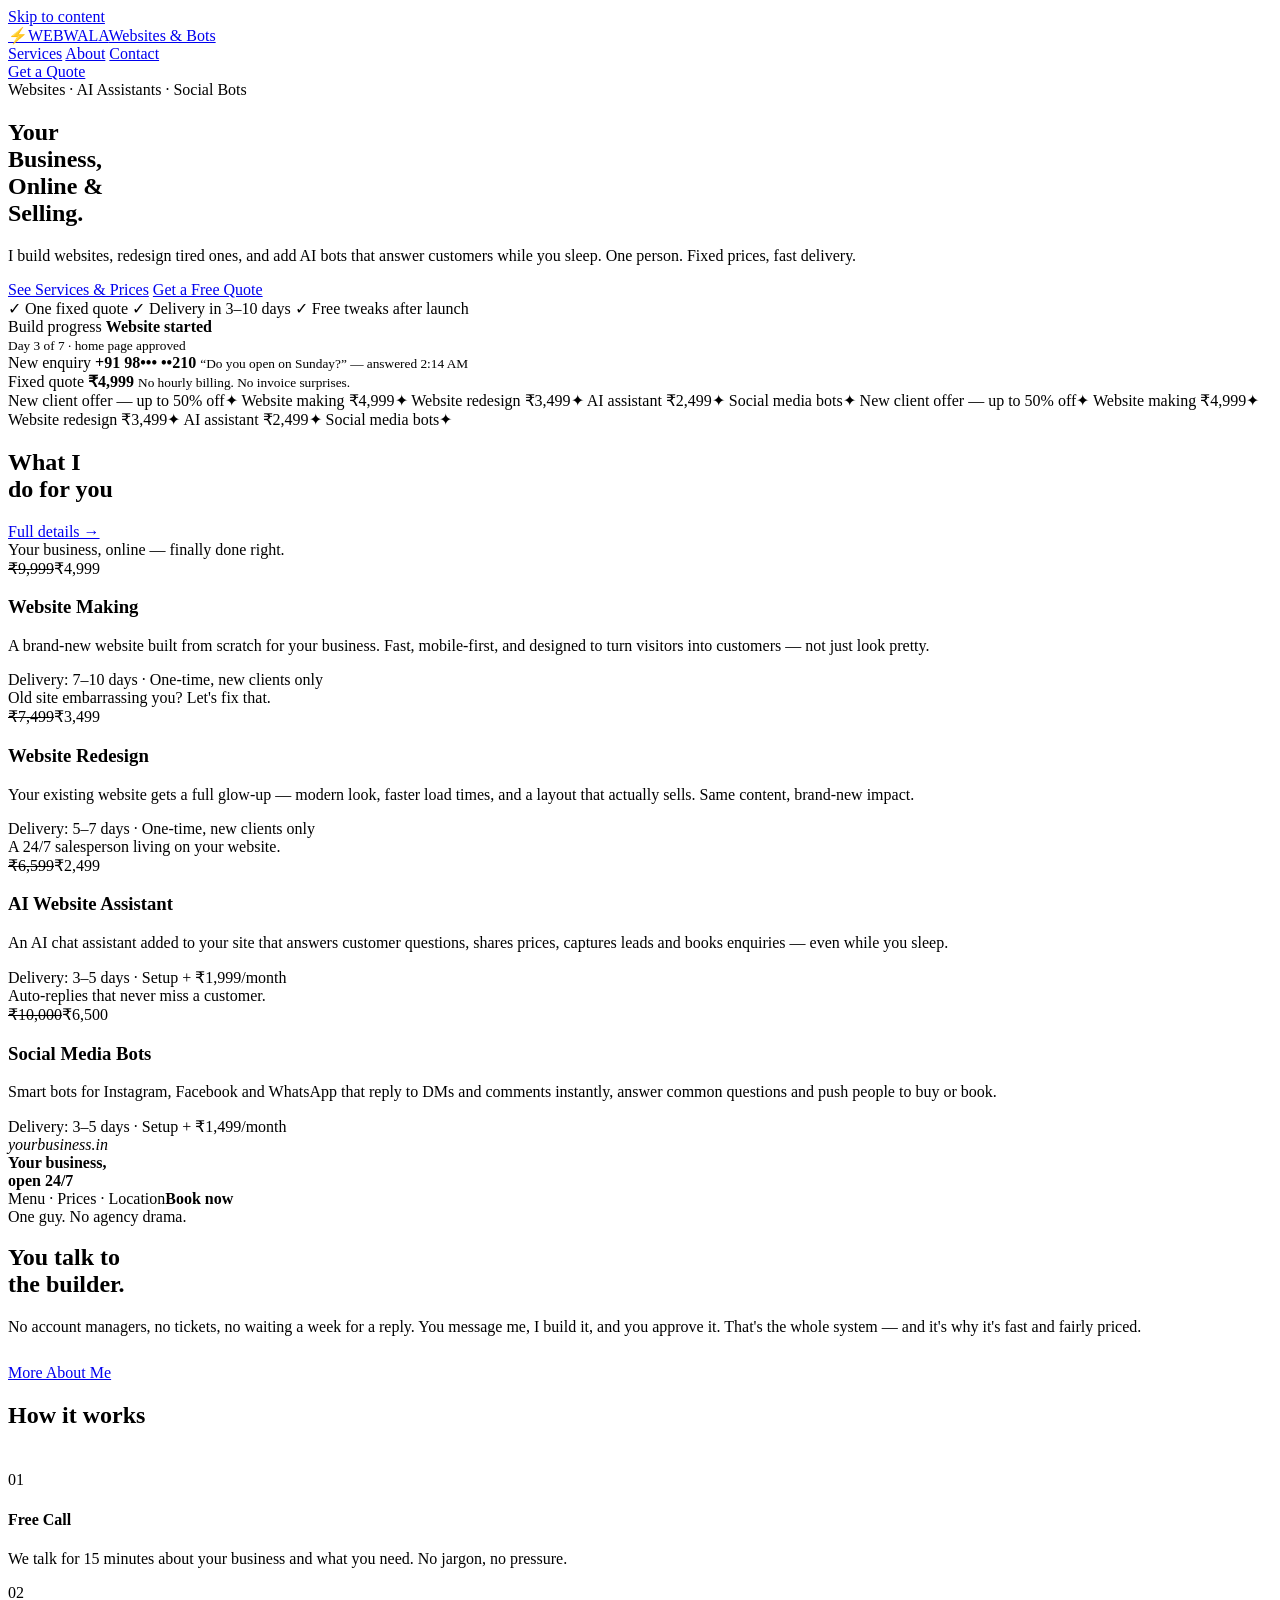
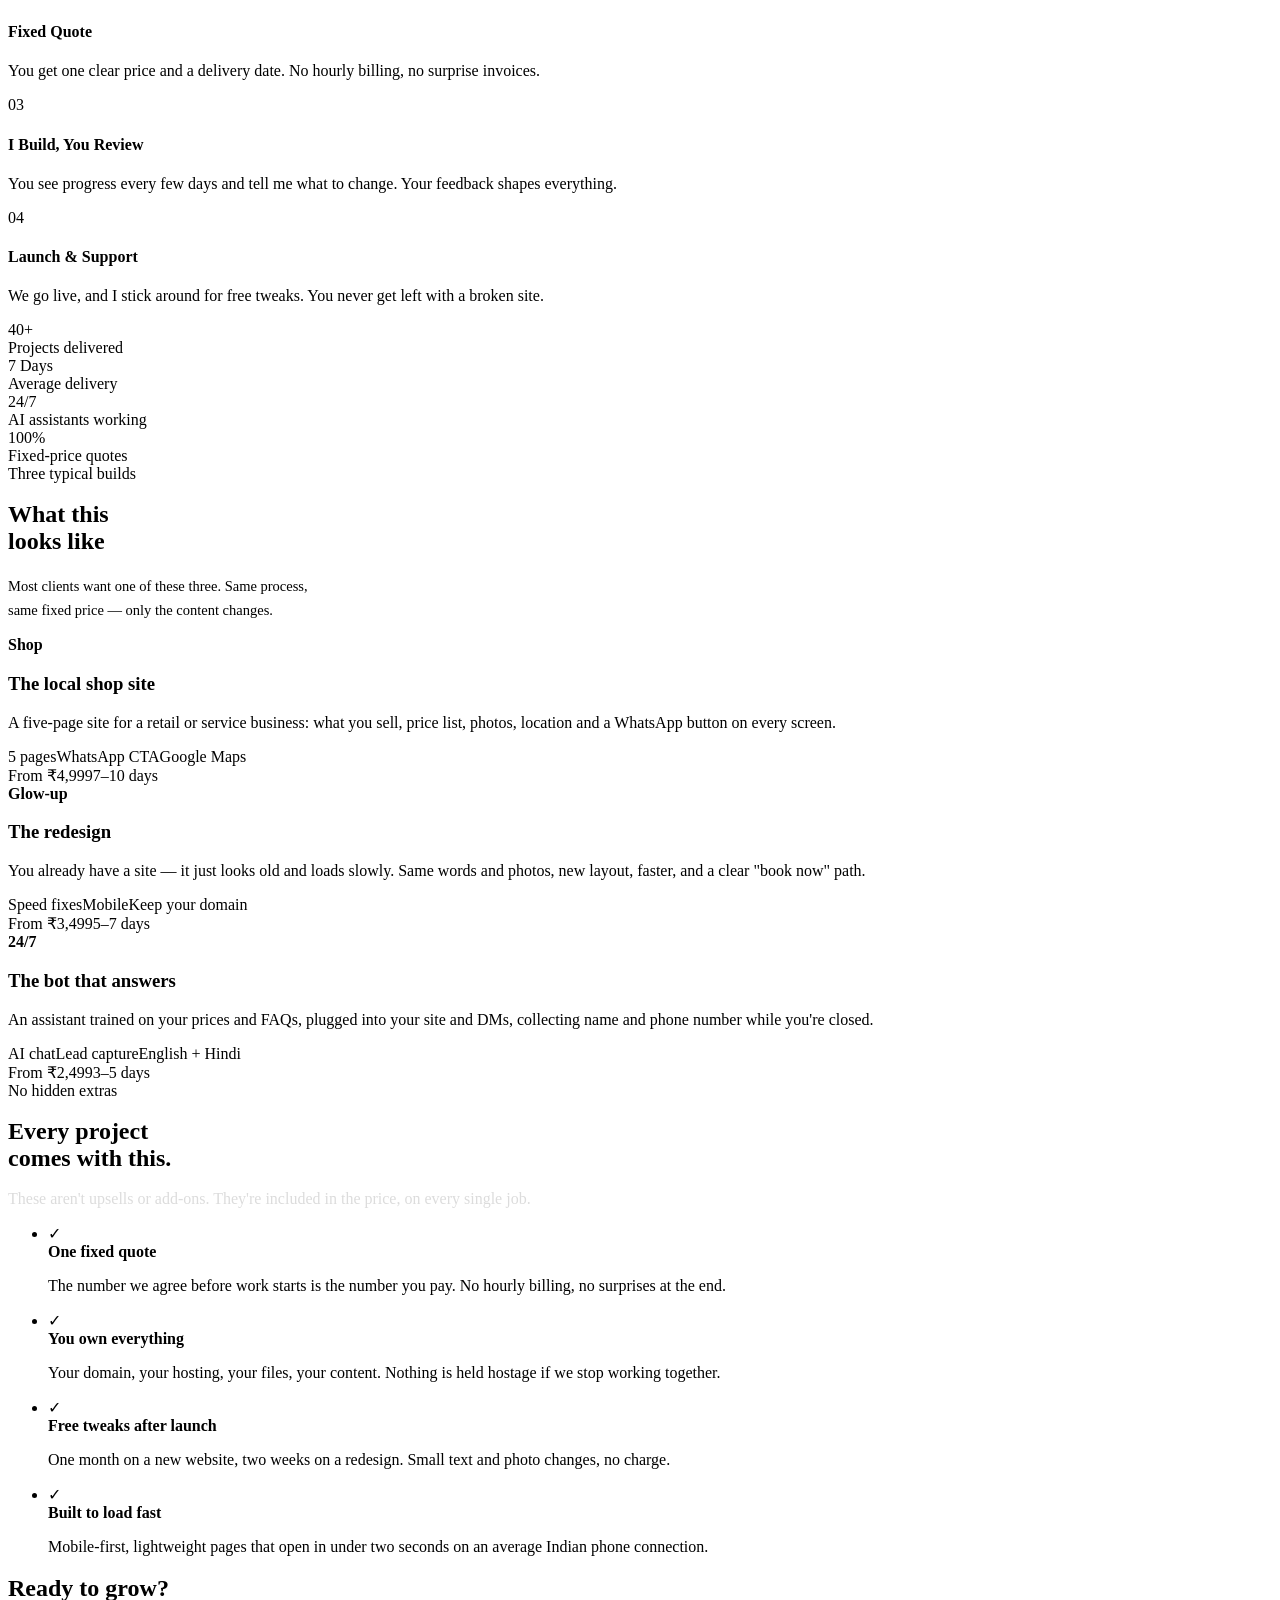
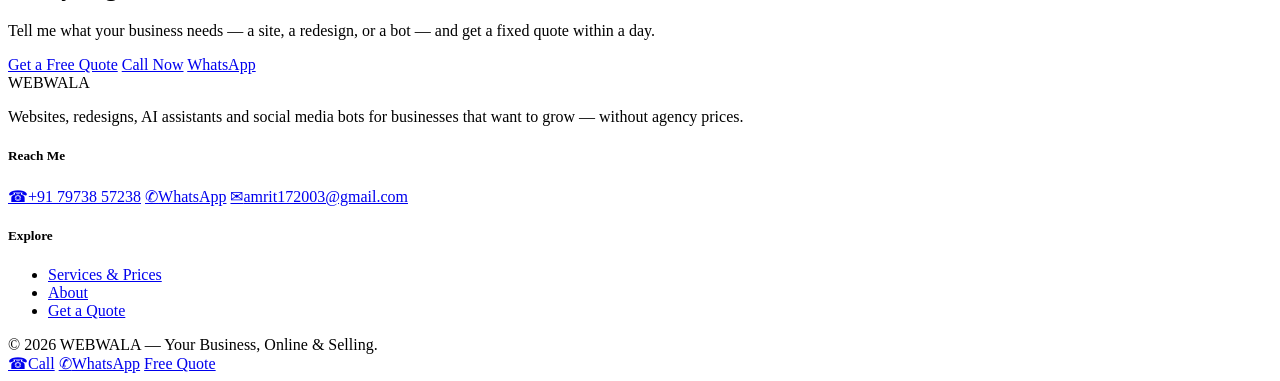
==== index.html @ 738541e0 "Add WEBWALA home page" ====
<!DOCTYPE html>
<html lang="en">
<head>
<meta charset="UTF-8">
<meta name="viewport" content="width=device-width, initial-scale=1.0">
<title>WEBWALA — Websites, AI Assistants &amp; Social Bots for Small Business</title>
<meta name="description" content="Freelance web developer building fast, mobile-first websites, redesigns, AI chat assistants and social media bots for small businesses. Fixed prices from ₹2,499, delivery in 3–10 days.">
<meta name="theme-color" content="#FC5A21">
<meta property="og:type" content="website">
<meta property="og:title" content="WEBWALA — Your Business, Online &amp; Selling">
<meta property="og:description" content="Websites from ₹4,999, redesigns from ₹3,499, AI assistants from ₹2,499. One developer, fixed prices, fast delivery.">
<meta property="og:image" content="assets/og.png">
<link rel="icon" href="assets/favicon.svg" type="image/svg+xml">
<link rel="stylesheet" href="styles.css">
<script type="application/ld+json">
{
  "@context": "https://schema.org",
  "@type": "ProfessionalService",
  "name": "WEBWALA",
  "description": "Freelance web developer building websites, redesigns, AI chat assistants and social media bots for small businesses.",
  "telephone": "+91-79738-57238",
  "email": "amrit172003@gmail.com",
  "priceRange": "₹2,499 - ₹6,500",
  "areaServed": "India"
}
</script>
</head>
<body>
<a class="skip" href="#main">Skip to content</a>

<header class="header">
  <div class="header-inner">
    <a href="index.html" class="logo" aria-label="WEBWALA home"><span class="dot" aria-hidden="true">⚡</span><span class="word">WEBWALA</span><span class="pill">Websites &amp; Bots</span></a>
    <nav class="nav" aria-label="Main">
      <a href="services.html">Services</a>
      <a href="about.html">About</a>
      <a href="contact.html">Contact</a>
    </nav>
    <a href="contact.html" class="btn btn-orange btn-sm header-cta">Get a Quote</a>
  </div>
</header>

<main id="main">

<section class="hero orange">
  <div class="wrap hero-grid">
    <div>
      <span class="eyebrow">Websites · AI Assistants · Social Bots</span>
      <h1 class="display">Your<br>Business,<br>Online &amp;<br>Selling.</h1>
      <p>I build websites, redesign tired ones, and add AI bots that answer customers while you sleep. One person. Fixed prices, fast delivery.</p>
      <div class="actions">
        <a href="services.html" class="btn btn-black">See Services &amp; Prices</a>
        <a href="contact.html" class="btn btn-yellow">Get a Free Quote</a>
      </div>
      <div class="hero-trust">
        <span><span class="tick">✓</span> One fixed quote</span>
        <span><span class="tick">✓</span> Delivery in 3–10 days</span>
        <span><span class="tick">✓</span> Free tweaks after launch</span>
      </div>
    </div>
    <div class="scene" aria-hidden="true">
      <div class="scene-inner">
        <div class="float-card fc-1" data-depth="1">
          <span class="fc-kicker">Build progress</span>
          <strong>Website started</strong>
          <div class="fc-meter"><i style="width:72%"></i></div>
          <small>Day 3 of 7 · home page approved</small>
        </div>
        <div class="float-card dark fc-2" data-depth="1.7">
          <span class="fc-kicker">New enquiry</span>
          <strong>+91 98••• ••210</strong>
          <small>“Do you open on Sunday?” — answered 2:14 AM</small>
        </div>
        <div class="float-card yellow fc-3" data-depth="0.7">
          <span class="fc-kicker">Fixed quote</span>
          <strong>₹4,999</strong>
          <small>No hourly billing. No invoice surprises.</small>
        </div>
      </div>
    </div>
  </div>
</section>

<div class="marquee" aria-hidden="true">
  <div class="marquee-track">
    <span>New client offer — up to 50% off</span><span class="star">✦</span>
    <span>Website making ₹4,999</span><span class="star">✦</span>
    <span>Website redesign ₹3,499</span><span class="star">✦</span>
    <span>AI assistant ₹2,499</span><span class="star">✦</span>
    <span>Social media bots</span><span class="star">✦</span>
    <span>New client offer — up to 50% off</span><span class="star">✦</span>
    <span>Website making ₹4,999</span><span class="star">✦</span>
    <span>Website redesign ₹3,499</span><span class="star">✦</span>
    <span>AI assistant ₹2,499</span><span class="star">✦</span>
    <span>Social media bots</span><span class="star">✦</span>
  </div>
</div>

<section class="section white">
  <div class="wrap">
    <div class="section-head reveal">
      <h2 class="display">What I<br>do for you</h2>
      <a href="services.html" class="btn btn-orange btn-sm">Full details →</a>
    </div>

    <div class="cards">
      <article class="card white reveal" data-tilt="6">
        <div class="card-top">
          <div class="kicker">Your business, online — finally done right.</div>
          <span class="price-tag"><s>₹9,999</s>₹4,999</span>
        </div>
        <h3>Website Making</h3>
        <p>A brand-new website built from scratch for your business. Fast, mobile-first, and designed to turn visitors into customers — not just look pretty.</p>
        <div class="meta">Delivery: 7–10 days · One-time, new clients only</div>
      </article>

      <article class="card yellow reveal" data-tilt="6">
        <div class="card-top">
          <div class="kicker">Old site embarrassing you? Let's fix that.</div>
          <span class="price-tag"><s>₹7,499</s>₹3,499</span>
        </div>
        <h3>Website Redesign</h3>
        <p>Your existing website gets a full glow-up — modern look, faster load times, and a layout that actually sells. Same content, brand-new impact.</p>
        <div class="meta">Delivery: 5–7 days · One-time, new clients only</div>
      </article>

      <article class="card orange reveal" data-tilt="6">
        <div class="card-top">
          <div class="kicker">A 24/7 salesperson living on your website.</div>
          <span class="price-tag"><s>₹6,599</s>₹2,499</span>
        </div>
        <h3>AI Website Assistant</h3>
        <p>An AI chat assistant added to your site that answers customer questions, shares prices, captures leads and books enquiries — even while you sleep.</p>
        <div class="meta">Delivery: 3–5 days · Setup + ₹1,999/month</div>
      </article>

      <article class="card white reveal" data-tilt="6">
        <div class="card-top">
          <div class="kicker">Auto-replies that never miss a customer.</div>
          <span class="price-tag"><s>₹10,000</s>₹6,500</span>
        </div>
        <h3>Social Media Bots</h3>
        <p>Smart bots for Instagram, Facebook and WhatsApp that reply to DMs and comments instantly, answer common questions and push people to buy or book.</p>
        <div class="meta">Delivery: 3–5 days · Setup + ₹1,499/month</div>
      </article>
    </div>
  </div>
</section>

<section class="section black">
  <div class="wrap split">
    <div class="browser-mock" data-tilt="8" role="img" aria-label="Stylised preview of a website built by WEBWALA">
      <div class="bm-bar"><span></span><span></span><span></span><em>yourbusiness.in</em></div>
      <div class="bm-body">
        <div class="bm-hero">
          <b>Your business,<br>open 24/7</b>
          <i></i>
          <i></i>
        </div>
        <div class="bm-cols"><span></span><span></span><span></span></div>
        <div class="bm-strip"><span>Menu · Prices · Location</span><b>Book now</b></div>
      </div>
    </div>
    <div class="reveal">
      <span class="eyebrow">One guy. No agency drama.</span>
      <h2 class="display" style="margin:18px 0 20px">You talk to<br>the <span class="accent">builder.</span></h2>
      <p class="lead">No account managers, no tickets, no waiting a week for a reply. You message me, I build it, and you approve it. That's the whole system — and it's why it's fast and fairly priced.</p>
      <div class="actions" style="margin-top:28px">
        <a href="about.html" class="btn btn-orange">More About Me</a>
      </div>
    </div>
  </div>
</section>

<section class="section yellow">
  <div class="wrap">
    <h2 class="display reveal" style="margin-bottom:42px">How it works</h2>
    <div class="steps">
      <div class="step reveal"><div class="num">01</div><h4>Free Call</h4><p>We talk for 15 minutes about your business and what you need. No jargon, no pressure.</p></div>
      <div class="step reveal"><div class="num">02</div><h4>Fixed Quote</h4><p>You get one clear price and a delivery date. No hourly billing, no surprise invoices.</p></div>
      <div class="step reveal"><div class="num">03</div><h4>I Build, You Review</h4><p>You see progress every few days and tell me what to change. Your feedback shapes everything.</p></div>
      <div class="step reveal"><div class="num">04</div><h4>Launch &amp; Support</h4><p>We go live, and I stick around for free tweaks. You never get left with a broken site.</p></div>
    </div>
  </div>
</section>

<div class="stats">
  <div class="stat"><div class="big">40+</div><div class="lbl">Projects delivered</div></div>
  <div class="stat"><div class="big">7 Days</div><div class="lbl">Average delivery</div></div>
  <div class="stat"><div class="big">24/7</div><div class="lbl">AI assistants working</div></div>
  <div class="stat"><div class="big">100%</div><div class="lbl">Fixed-price quotes</div></div>
</div>

<!-- Typical builds: these describe the three kinds of project that come up most.
     Swap the examples for real client work as soon as you have it. -->
<section class="section white" id="work">
  <div class="wrap">
    <div class="section-head reveal">
      <div>
        <span class="eyebrow">Three typical builds</span>
        <h2 class="display" style="margin-top:18px">What this<br>looks like</h2>
      </div>
      <p style="max-width:330px;font-size:14.5px;font-weight:500;line-height:1.6">Most clients want one of these three. Same process, same fixed price — only the content changes.</p>
    </div>

    <div class="work-grid">
      <article class="work reveal" data-tilt="5">
        <div class="thumb"><b>Shop</b></div>
        <div class="body">
          <h3>The local shop site</h3>
          <p>A five-page site for a retail or service business: what you sell, price list, photos, location and a WhatsApp button on every screen.</p>
          <div class="tags"><span>5 pages</span><span>WhatsApp CTA</span><span>Google Maps</span></div>
          <div class="foot"><span>From ₹4,999</span><span>7–10 days</span></div>
        </div>
      </article>

      <article class="work reveal" data-tilt="5">
        <div class="thumb"><b>Glow-up</b></div>
        <div class="body">
          <h3>The redesign</h3>
          <p>You already have a site — it just looks old and loads slowly. Same words and photos, new layout, faster, and a clear "book now" path.</p>
          <div class="tags"><span>Speed fixes</span><span>Mobile</span><span>Keep your domain</span></div>
          <div class="foot"><span>From ₹3,499</span><span>5–7 days</span></div>
        </div>
      </article>

      <article class="work reveal" data-tilt="5">
        <div class="thumb"><b>24/7</b></div>
        <div class="body">
          <h3>The bot that answers</h3>
          <p>An assistant trained on your prices and FAQs, plugged into your site and DMs, collecting name and phone number while you're closed.</p>
          <div class="tags"><span>AI chat</span><span>Lead capture</span><span>English + Hindi</span></div>
          <div class="foot"><span>From ₹2,499</span><span>3–5 days</span></div>
        </div>
      </article>
    </div>
  </div>
</section>

<section class="section black">
  <div class="wrap included-grid">
    <div class="reveal">
      <span class="eyebrow">No hidden extras</span>
      <h2 class="display" style="margin:18px 0 18px">Every project<br>comes with <span class="accent">this.</span></h2>
      <p class="lead" style="color:#dcdcdc">These aren't upsells or add-ons. They're included in the price, on every single job.</p>
    </div>
    <ul class="perks">
      <li><span class="tick" aria-hidden="true">✓</span><div><strong>One fixed quote</strong><p>The number we agree before work starts is the number you pay. No hourly billing, no surprises at the end.</p></div></li>
      <li><span class="tick" aria-hidden="true">✓</span><div><strong>You own everything</strong><p>Your domain, your hosting, your files, your content. Nothing is held hostage if we stop working together.</p></div></li>
      <li><span class="tick" aria-hidden="true">✓</span><div><strong>Free tweaks after launch</strong><p>One month on a new website, two weeks on a redesign. Small text and photo changes, no charge.</p></div></li>
      <li><span class="tick" aria-hidden="true">✓</span><div><strong>Built to load fast</strong><p>Mobile-first, lightweight pages that open in under two seconds on an average Indian phone connection.</p></div></li>
    </ul>
  </div>
</section>

<section class="cta orange">
  <div class="wrap reveal">
    <h2 class="display">Ready to grow?</h2>
    <p>Tell me what your business needs — a site, a redesign, or a bot — and get a fixed quote within a day.</p>
    <div class="actions">
      <a href="contact.html" class="btn btn-black">Get a Free Quote</a>
      <a href="tel:+917973857238" class="btn btn-yellow">Call Now</a>
      <a href="https://wa.me/917973857238?text=Hi%20Webwala%2C%20I%27d%20like%20a%20quote%20for%20my%20business." target="_blank" rel="noopener" class="btn btn-yellow">WhatsApp</a>
    </div>
  </div>
</section>

</main>

<footer class="footer">
  <div class="wrap">
    <div class="footer-grid">
      <div>
        <div class="word">WEBWALA</div>
        <p class="tag">Websites, redesigns, AI assistants and social media bots for businesses that want to grow — without agency prices.</p>
      </div>
      <div>
        <h5>Reach Me</h5>
        <div class="reach">
          <a href="tel:+917973857238"><span class="ic" aria-hidden="true">☎</span>+91 79738 57238</a>
          <a href="https://wa.me/917973857238" target="_blank" rel="noopener"><span class="ic" aria-hidden="true">✆</span>WhatsApp</a>
          <a href="https://mail.google.com/mail/?view=cm&amp;fs=1&amp;to=amrit172003@gmail.com&amp;su=Website%20enquiry&amp;body=Hi%20Amrit%2C%0A%0AI%27d%20like%20a%20quote%20for%20my%20business.%0A%0ABusiness%20name%3A%0AService%20needed%3A%0ADeadline%3A" target="_blank" rel="noopener"><span class="ic" aria-hidden="true">✉</span>amrit172003@gmail.com</a>
        </div>
      </div>
      <div>
        <h5>Explore</h5>
        <ul>
          <li><a href="services.html">Services &amp; Prices</a></li>
          <li><a href="about.html">About</a></li>
          <li><a href="contact.html">Get a Quote</a></li>
        </ul>
      </div>
    </div>
    <div class="footer-bottom">© 2026 WEBWALA — Your Business, Online &amp; Selling.</div>
  </div>
</footer>

<nav class="mobile-bar" aria-label="Quick contact">
  <a href="tel:+917973857238"><span aria-hidden="true">☎</span>Call</a>
  <a class="mb-wa" href="https://wa.me/917973857238?text=Hi%20Webwala%2C%20I%27d%20like%20a%20quote%20for%20my%20business." target="_blank" rel="noopener"><span aria-hidden="true">✆</span>WhatsApp</a>
  <a class="mb-quote" href="contact.html">Free Quote</a>
</nav>

<script src="script.js" defer></script>
</body>
</html>
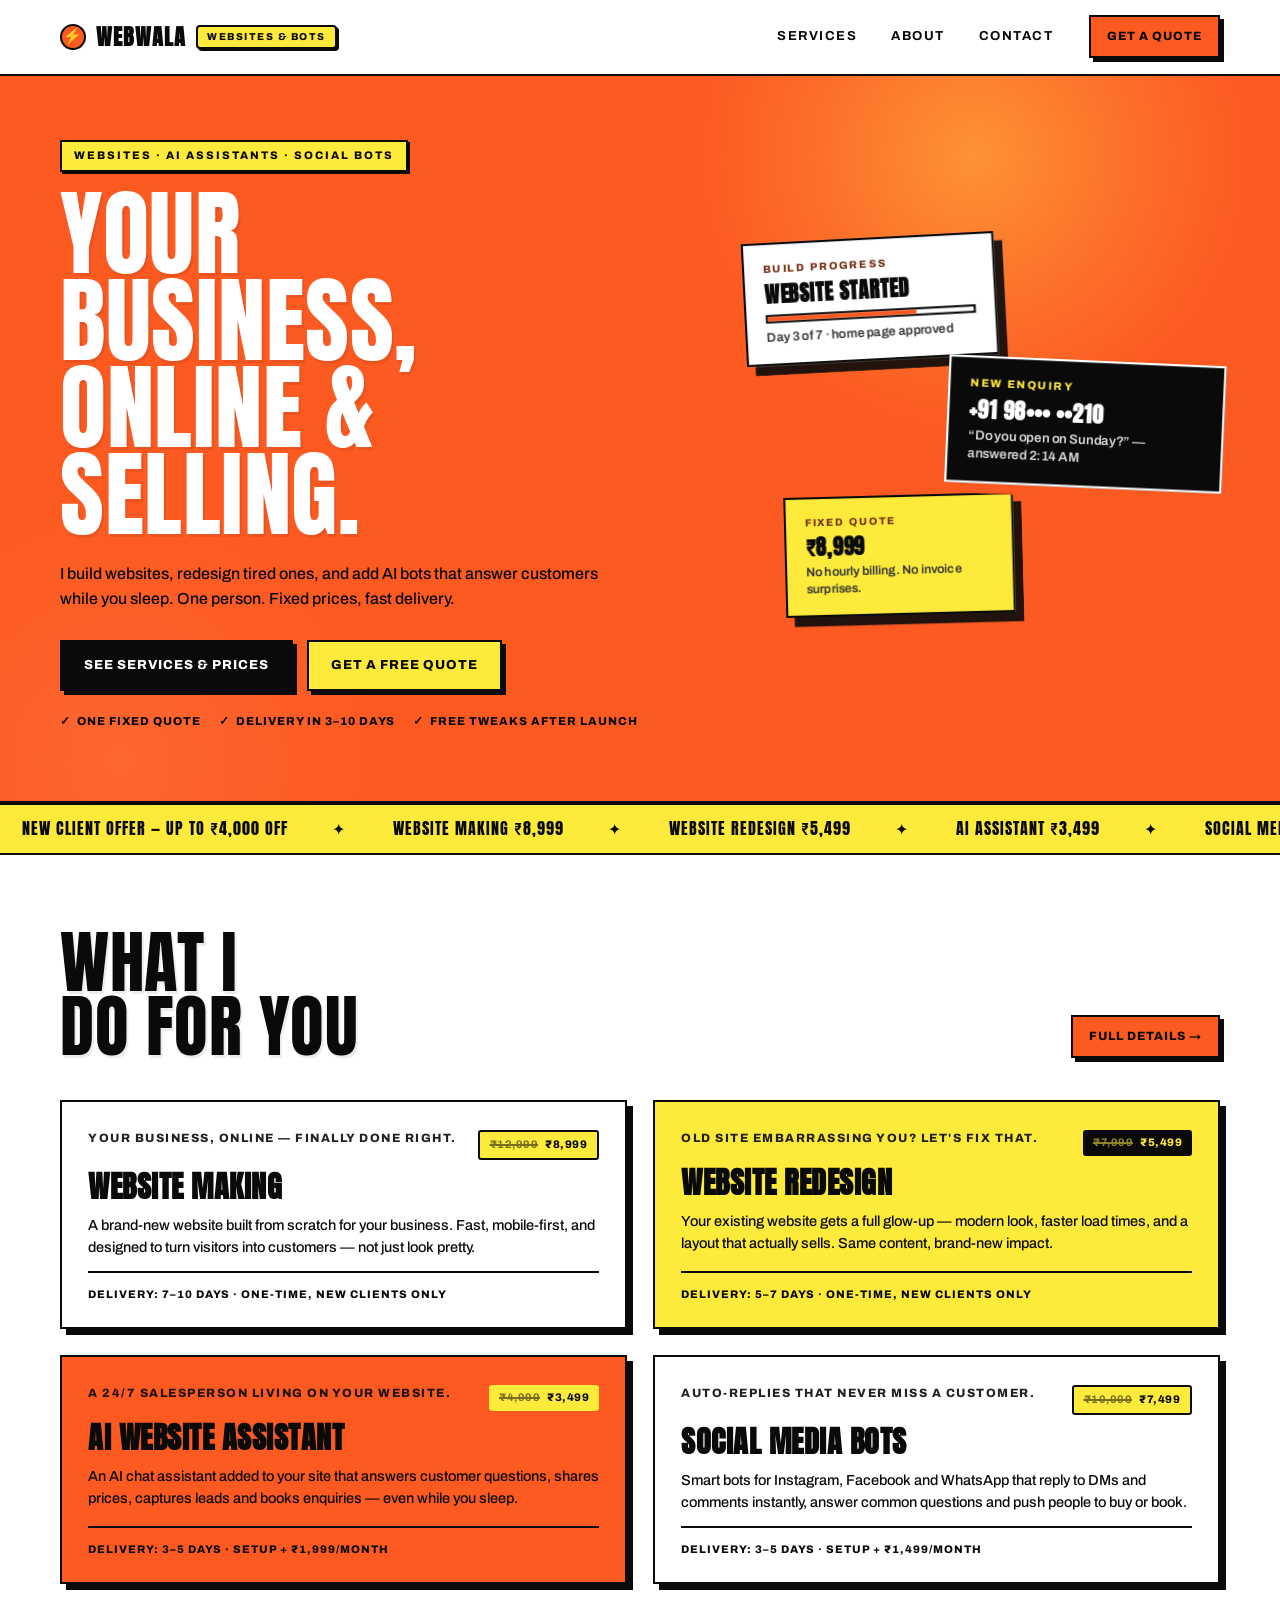
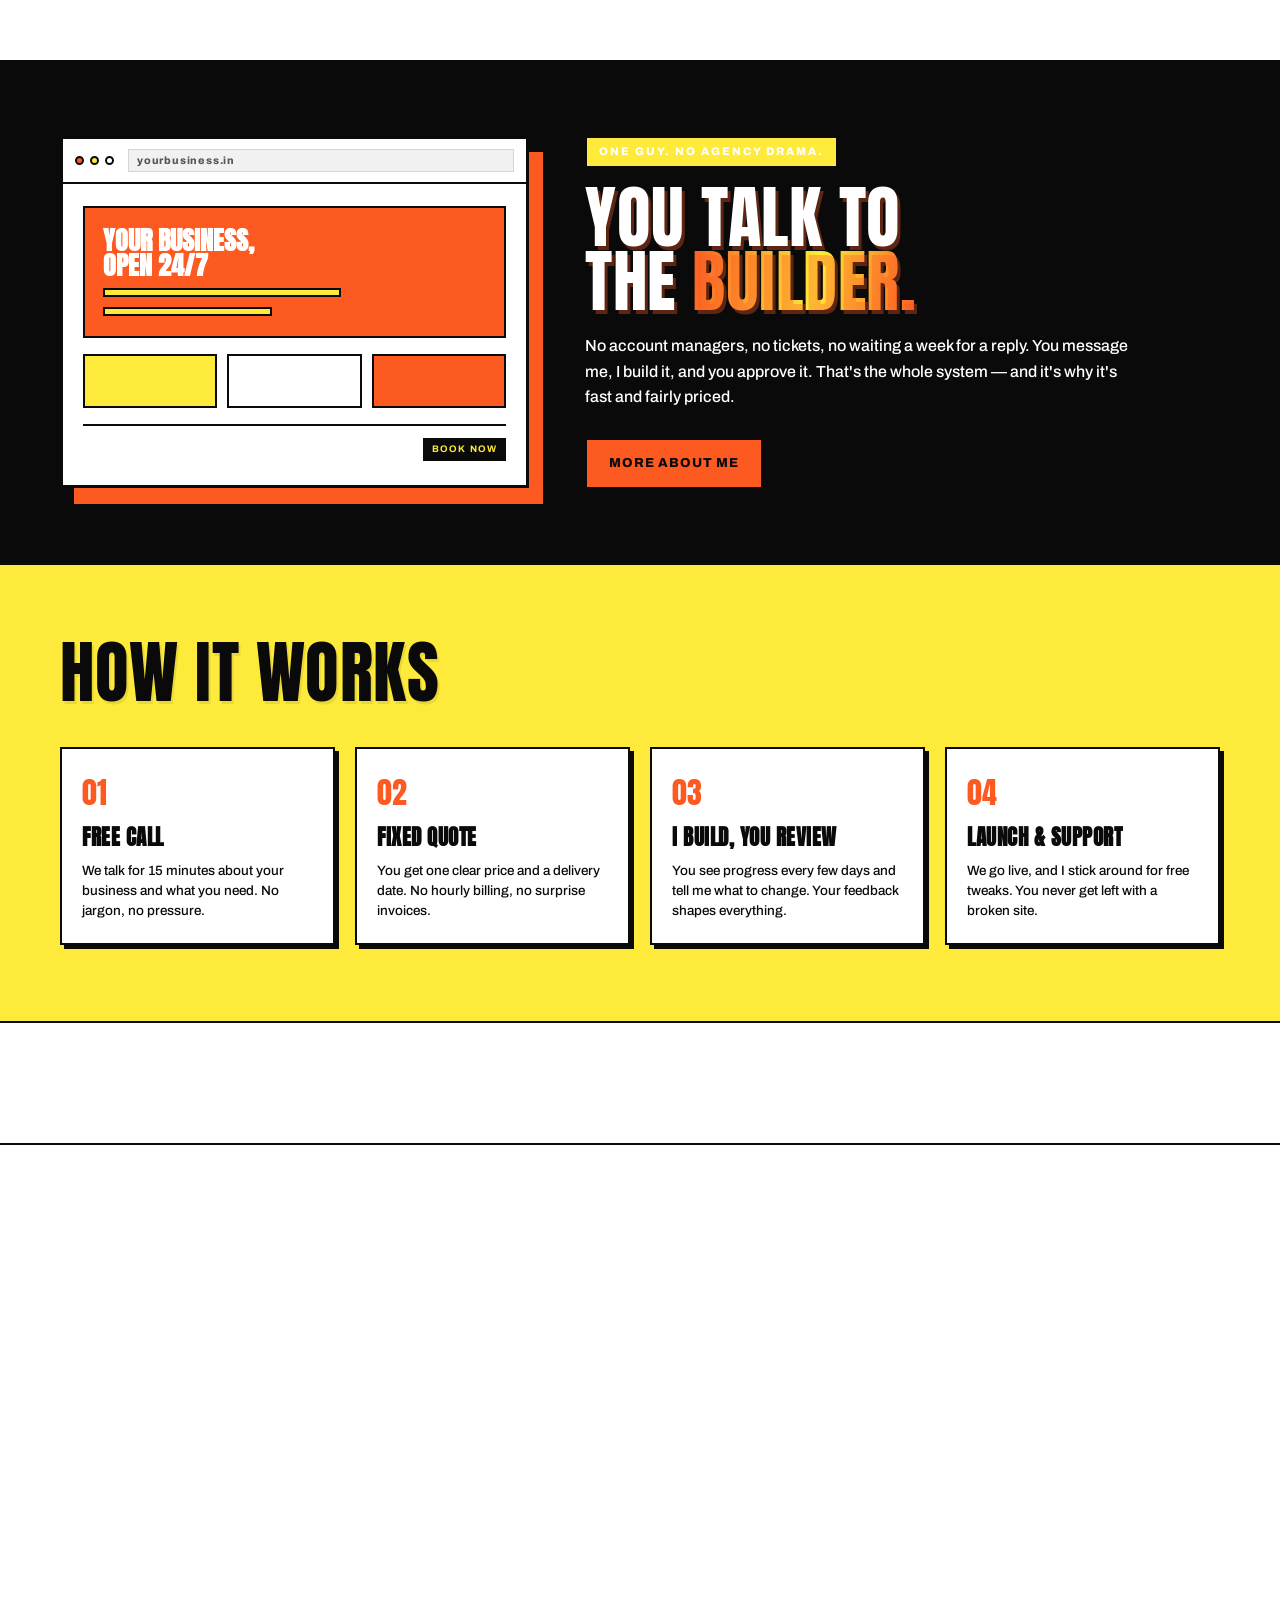
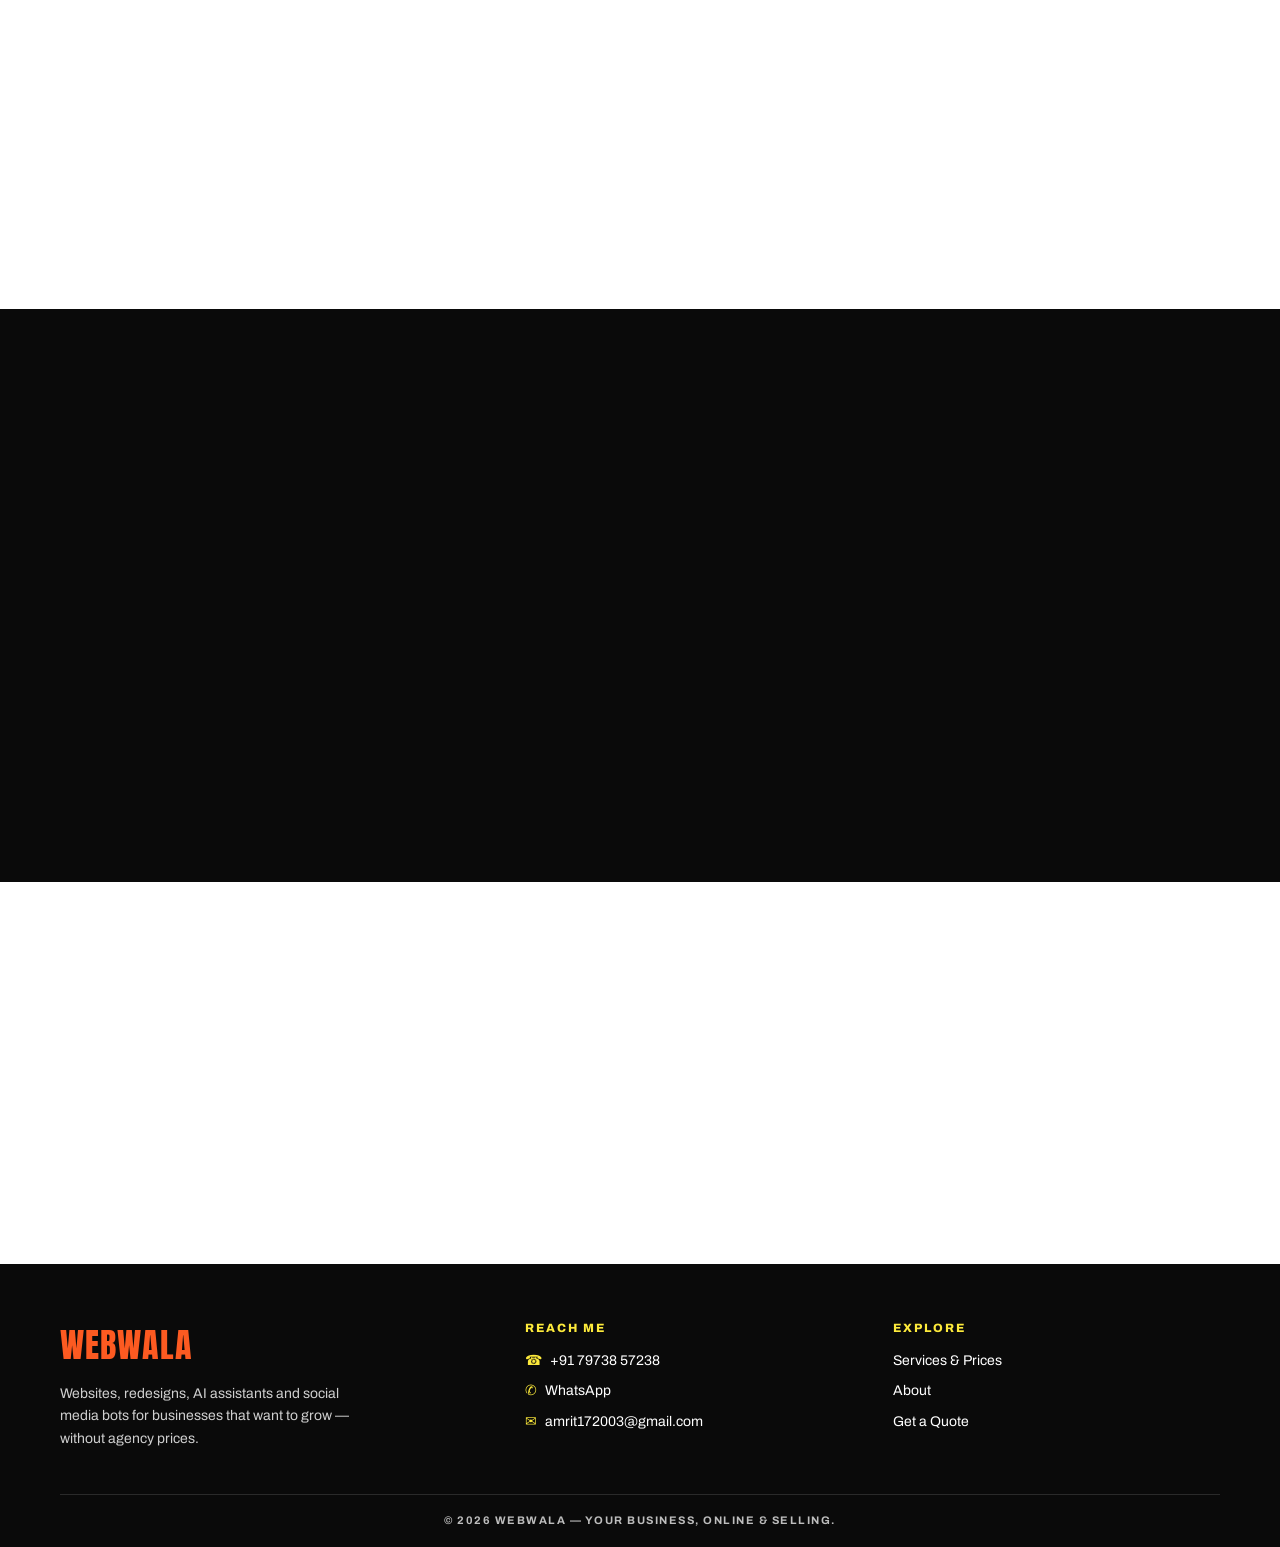
==== commit df3c7d7e: "Update all prices to the new client offer rates" ====
--- a/index.html
+++ b/index.html
@@ -4,11 +4,11 @@
 <meta charset="UTF-8">
 <meta name="viewport" content="width=device-width, initial-scale=1.0">
 <title>WEBWALA — Websites, AI Assistants &amp; Social Bots for Small Business</title>
-<meta name="description" content="Freelance web developer building fast, mobile-first websites, redesigns, AI chat assistants and social media bots for small businesses. Fixed prices from ₹2,499, delivery in 3–10 days.">
+<meta name="description" content="Freelance web developer building fast, mobile-first websites, redesigns, AI chat assistants and social media bots for small businesses. Fixed prices from ₹3,499, delivery in 3–10 days.">
 <meta name="theme-color" content="#FC5A21">
 <meta property="og:type" content="website">
 <meta property="og:title" content="WEBWALA — Your Business, Online &amp; Selling">
-<meta property="og:description" content="Websites from ₹4,999, redesigns from ₹3,499, AI assistants from ₹2,499. One developer, fixed prices, fast delivery.">
+<meta property="og:description" content="Websites from ₹8,999, redesigns from ₹5,499, AI assistants from ₹3,499. One developer, fixed prices, fast delivery.">
 <meta property="og:image" content="assets/og.png">
 <link rel="icon" href="assets/favicon.svg" type="image/svg+xml">
 <link rel="stylesheet" href="styles.css">
@@ -20,7 +20,7 @@
   "description": "Freelance web developer building websites, redesigns, AI chat assistants and social media bots for small businesses.",
   "telephone": "+91-79738-57238",
   "email": "amrit172003@gmail.com",
-  "priceRange": "₹2,499 - ₹6,500",
+  "priceRange": "₹3,499 - ₹8,999",
   "areaServed": "India"
 }
 </script>
@@ -73,7 +73,7 @@
         </div>
         <div class="float-card yellow fc-3" data-depth="0.7">
           <span class="fc-kicker">Fixed quote</span>
-          <strong>₹4,999</strong>
+          <strong>₹8,999</strong>
           <small>No hourly billing. No invoice surprises.</small>
         </div>
       </div>
@@ -83,15 +83,15 @@
 
 <div class="marquee" aria-hidden="true">
   <div class="marquee-track">
-    <span>New client offer — up to 50% off</span><span class="star">✦</span>
-    <span>Website making ₹4,999</span><span class="star">✦</span>
-    <span>Website redesign ₹3,499</span><span class="star">✦</span>
-    <span>AI assistant ₹2,499</span><span class="star">✦</span>
+    <span>New client offer — up to ₹4,000 off</span><span class="star">✦</span>
+    <span>Website making ₹8,999</span><span class="star">✦</span>
+    <span>Website redesign ₹5,499</span><span class="star">✦</span>
+    <span>AI assistant ₹3,499</span><span class="star">✦</span>
     <span>Social media bots</span><span class="star">✦</span>
-    <span>New client offer — up to 50% off</span><span class="star">✦</span>
-    <span>Website making ₹4,999</span><span class="star">✦</span>
-    <span>Website redesign ₹3,499</span><span class="star">✦</span>
-    <span>AI assistant ₹2,499</span><span class="star">✦</span>
+    <span>New client offer — up to ₹4,000 off</span><span class="star">✦</span>
+    <span>Website making ₹8,999</span><span class="star">✦</span>
+    <span>Website redesign ₹5,499</span><span class="star">✦</span>
+    <span>AI assistant ₹3,499</span><span class="star">✦</span>
     <span>Social media bots</span><span class="star">✦</span>
   </div>
 </div>
@@ -107,7 +107,7 @@
       <article class="card white reveal" data-tilt="6">
         <div class="card-top">
           <div class="kicker">Your business, online — finally done right.</div>
-          <span class="price-tag"><s>₹9,999</s>₹4,999</span>
+          <span class="price-tag"><s>₹12,999</s>₹8,999</span>
         </div>
         <h3>Website Making</h3>
         <p>A brand-new website built from scratch for your business. Fast, mobile-first, and designed to turn visitors into customers — not just look pretty.</p>
@@ -117,7 +117,7 @@
       <article class="card yellow reveal" data-tilt="6">
         <div class="card-top">
           <div class="kicker">Old site embarrassing you? Let's fix that.</div>
-          <span class="price-tag"><s>₹7,499</s>₹3,499</span>
+          <span class="price-tag"><s>₹7,999</s>₹5,499</span>
         </div>
         <h3>Website Redesign</h3>
         <p>Your existing website gets a full glow-up — modern look, faster load times, and a layout that actually sells. Same content, brand-new impact.</p>
@@ -127,7 +127,7 @@
       <article class="card orange reveal" data-tilt="6">
         <div class="card-top">
           <div class="kicker">A 24/7 salesperson living on your website.</div>
-          <span class="price-tag"><s>₹6,599</s>₹2,499</span>
+          <span class="price-tag"><s>₹4,999</s>₹3,499</span>
         </div>
         <h3>AI Website Assistant</h3>
         <p>An AI chat assistant added to your site that answers customer questions, shares prices, captures leads and books enquiries — even while you sleep.</p>
@@ -137,7 +137,7 @@
       <article class="card white reveal" data-tilt="6">
         <div class="card-top">
           <div class="kicker">Auto-replies that never miss a customer.</div>
-          <span class="price-tag"><s>₹10,000</s>₹6,500</span>
+          <span class="price-tag"><s>₹10,000</s>₹7,499</span>
         </div>
         <h3>Social Media Bots</h3>
         <p>Smart bots for Instagram, Facebook and WhatsApp that reply to DMs and comments instantly, answer common questions and push people to buy or book.</p>
@@ -210,7 +210,7 @@
           <h3>The local shop site</h3>
           <p>A five-page site for a retail or service business: what you sell, price list, photos, location and a WhatsApp button on every screen.</p>
           <div class="tags"><span>5 pages</span><span>WhatsApp CTA</span><span>Google Maps</span></div>
-          <div class="foot"><span>From ₹4,999</span><span>7–10 days</span></div>
+          <div class="foot"><span>From ₹8,999</span><span>7–10 days</span></div>
         </div>
       </article>
 
@@ -220,7 +220,7 @@
           <h3>The redesign</h3>
           <p>You already have a site — it just looks old and loads slowly. Same words and photos, new layout, faster, and a clear "book now" path.</p>
           <div class="tags"><span>Speed fixes</span><span>Mobile</span><span>Keep your domain</span></div>
-          <div class="foot"><span>From ₹3,499</span><span>5–7 days</span></div>
+          <div class="foot"><span>From ₹5,499</span><span>5–7 days</span></div>
         </div>
       </article>
 
@@ -230,7 +230,7 @@
           <h3>The bot that answers</h3>
           <p>An assistant trained on your prices and FAQs, plugged into your site and DMs, collecting name and phone number while you're closed.</p>
           <div class="tags"><span>AI chat</span><span>Lead capture</span><span>English + Hindi</span></div>
-          <div class="foot"><span>From ₹2,499</span><span>3–5 days</span></div>
+          <div class="foot"><span>From ₹3,499</span><span>3–5 days</span></div>
         </div>
       </article>
     </div>
--- a/styles.css
+++ b/styles.css
@@ -0,0 +1,447 @@
+/* WEBWALA — rebuild from screenshots */
+@import url('https://fonts.googleapis.com/css2?family=Anton&family=Archivo:wght@400;500;600;700;800&display=swap');
+
+:root{
+  --orange:#FC5A21;
+  --yellow:#FDEA3B;
+  --ink:#0A0A0A;
+  --white:#FFFFFF;
+  --shadow:6px 6px 0 var(--ink);
+  --shadow-sm:4px 4px 0 var(--ink);
+  --border:2.5px solid var(--ink);
+  --maxw:1240px;
+}
+
+*{box-sizing:border-box;margin:0;padding:0}
+html{scroll-behavior:smooth}
+body{
+  font-family:'Archivo',Arial,sans-serif;
+  background:var(--white);
+  color:var(--ink);
+  line-height:1.45;
+  -webkit-font-smoothing:antialiased;
+}
+img{max-width:100%;display:block}
+a{color:inherit;text-decoration:none}
+
+.display{font-family:'Anton',Impact,sans-serif;font-weight:400;line-height:.92;letter-spacing:.5px;text-transform:uppercase}
+.wrap{max-width:var(--maxw);margin:0 auto;padding:0 40px}
+@media(max-width:760px){.wrap{padding:0 20px}}
+
+/* ---------- header ---------- */
+.header{position:sticky;top:0;z-index:50;background:var(--white);border-bottom:var(--border)}
+.header-inner{display:flex;align-items:center;gap:26px;height:74px;max-width:var(--maxw);margin:0 auto;padding:0 40px}
+@media(max-width:860px){.header-inner{padding:0 18px;gap:14px;height:66px}}
+.logo{display:flex;align-items:center;gap:10px;font-weight:800;font-size:22px;letter-spacing:.5px}
+.logo .dot{width:26px;height:26px;border-radius:50%;background:var(--orange);border:2px solid var(--ink);display:grid;place-items:center;color:var(--ink);font-size:15px;font-weight:900}
+.logo .word{font-family:'Anton',Impact,sans-serif;letter-spacing:1px}
+.pill{background:var(--yellow);border:2px solid var(--ink);border-radius:4px;padding:3px 9px;font-size:10px;font-weight:800;letter-spacing:1.5px;text-transform:uppercase;box-shadow:2px 2px 0 var(--ink)}
+.nav{display:flex;align-items:center;gap:30px;margin-left:auto}
+.nav a{font-size:13px;font-weight:700;letter-spacing:1.5px;text-transform:uppercase;padding:6px 2px;border-bottom:2px solid transparent}
+.nav a:hover{border-bottom-color:var(--orange)}
+.nav a.active{border-bottom-color:var(--ink)}
+@media(max-width:860px){.nav{display:none}}
+.header-cta{margin-left:8px}
+@media(max-width:860px){.header-cta{display:none}}
+
+/* ---------- buttons ---------- */
+.btn{display:inline-flex;align-items:center;justify-content:center;gap:8px;font-family:'Archivo',sans-serif;font-weight:800;font-size:13px;letter-spacing:1px;text-transform:uppercase;padding:14px 22px;border:2.5px solid var(--ink);cursor:pointer;transition:transform .08s ease,box-shadow .08s ease;box-shadow:var(--shadow-sm)}
+.btn:hover{transform:translate(2px,2px);box-shadow:2px 2px 0 var(--ink)}
+.btn-orange{background:var(--orange);color:var(--ink)}
+.btn-yellow{background:var(--yellow);color:var(--ink)}
+.btn-black{background:var(--ink);color:var(--white)}
+.btn-outline{background:transparent;color:inherit;border-color:currentColor;box-shadow:4px 4px 0 currentColor}
+.btn-sm{padding:11px 16px;font-size:12px}
+.btn-block{width:100%}
+
+/* ---------- badges / eyebrow ---------- */
+.eyebrow{display:inline-block;background:var(--yellow);border:2px solid var(--ink);padding:6px 12px;font-size:11px;font-weight:800;letter-spacing:2px;text-transform:uppercase;box-shadow:2px 2px 0 var(--ink)}
+
+/* ---------- marquee ---------- */
+.marquee{background:var(--yellow);border-top:var(--border);border-bottom:var(--border);overflow:hidden;white-space:nowrap;padding:12px 0}
+.marquee-track{display:inline-block;white-space:nowrap;animation:scroll 30s linear infinite}
+.marquee span{font-family:'Anton',Impact,sans-serif;font-size:16px;letter-spacing:1px;text-transform:uppercase;padding:0 22px}
+.marquee .star{color:var(--ink)}
+@keyframes scroll{from{transform:translateX(0)}to{transform:translateX(-50%)}}
+@media(prefers-reduced-motion:reduce){.marquee-track{animation:none}}
+
+/* ---------- hero ---------- */
+.hero{padding:64px 0 72px;border-bottom:var(--border)}
+.hero.orange{background:var(--orange)}
+.hero.black{background:var(--ink);color:var(--white)}
+.hero-grid{display:grid;grid-template-columns:1.1fr .9fr;gap:56px;align-items:center}
+@media(max-width:920px){.hero-grid{grid-template-columns:1fr;gap:34px}}
+.hero h1{font-size:clamp(52px,7.4vw,104px);margin:18px 0 22px}
+.hero.orange h1{color:var(--white)}
+.hero p{max-width:560px;font-size:16px;line-height:1.6;font-weight:500}
+.hero .actions{display:flex;gap:14px;flex-wrap:wrap;margin-top:28px}
+.hero-media{position:relative}
+.hero-media img{border:3px solid var(--ink);box-shadow:var(--shadow)}
+.hero.black .hero-media img{border-color:var(--white)}
+
+/* ---------- sections ---------- */
+.section{padding:76px 0}
+.section.white{background:var(--white)}
+.section.yellow{background:var(--yellow)}
+.section.orange{background:var(--orange)}
+.section.black{background:var(--ink);color:var(--white)}
+.section-head{display:flex;align-items:flex-end;justify-content:space-between;gap:20px;margin-bottom:42px;flex-wrap:wrap}
+.section h2{font-size:clamp(40px,5.4vw,74px)}
+.section .lead{max-width:560px;font-size:16px;font-weight:500;line-height:1.6}
+.accent{color:var(--orange)}
+
+/* ---------- service cards (home) ---------- */
+.cards{display:grid;grid-template-columns:1fr 1fr;gap:26px}
+@media(max-width:860px){.cards{grid-template-columns:1fr}}
+.card{border:var(--border);box-shadow:var(--shadow);padding:28px 26px 24px;display:flex;flex-direction:column;gap:12px;background:var(--white)}
+.card.yellow{background:var(--yellow)}
+.card.orange{background:var(--orange)}
+.card h3{font-family:'Anton',Impact,sans-serif;font-size:30px;letter-spacing:.5px;text-transform:uppercase;line-height:1}
+.card .kicker{font-size:12px;font-weight:800;letter-spacing:1.5px;text-transform:uppercase;opacity:.9}
+.card p{font-size:14.5px;line-height:1.55;font-weight:500}
+.card .meta{margin-top:auto;padding-top:14px;border-top:2px solid var(--ink);font-size:11px;font-weight:800;letter-spacing:1px;text-transform:uppercase}
+.card-top{display:flex;justify-content:space-between;align-items:flex-start;gap:14px;width:100%}
+.price-tag{flex:none;background:var(--ink);color:var(--yellow);font-weight:800;font-size:11px;letter-spacing:.5px;padding:5px 10px;border-radius:3px;white-space:nowrap}
+.card.white .price-tag{background:var(--yellow);color:var(--ink);border:2px solid var(--ink)}
+.card.orange .price-tag{background:var(--yellow);color:var(--ink)}
+
+/* ---------- split / builder ---------- */
+.split{display:grid;grid-template-columns:.85fr 1.15fr;gap:56px;align-items:center}
+@media(max-width:920px){.split{grid-template-columns:1fr;gap:34px}}
+.split img{border:3px solid var(--white);box-shadow:8px 8px 0 var(--orange)}
+
+/* ---------- steps ---------- */
+.steps{display:grid;grid-template-columns:repeat(4,1fr);gap:20px}
+@media(max-width:920px){.steps{grid-template-columns:1fr 1fr}}
+@media(max-width:560px){.steps{grid-template-columns:1fr}}
+.step{background:var(--white);border:var(--border);box-shadow:var(--shadow-sm);padding:22px 20px;display:flex;flex-direction:column;gap:8px}
+.step .num{font-family:'Anton',Impact,sans-serif;font-size:30px;color:var(--orange)}
+.step h4{font-family:'Anton',Impact,sans-serif;font-size:21px;letter-spacing:.5px;text-transform:uppercase}
+.step p{font-size:13.5px;line-height:1.5;font-weight:500}
+
+/* ---------- stats ---------- */
+.stats{display:grid;grid-template-columns:repeat(4,1fr);border-top:2.5px solid var(--ink);border-bottom:2.5px solid var(--ink)}
+@media(max-width:760px){.stats{grid-template-columns:1fr 1fr}}
+.stat{text-align:center;padding:26px 10px;border-right:2.5px solid var(--ink)}
+.stat:last-child{border-right:0}
+@media(max-width:760px){.stat:nth-child(2){border-right:0}.stat:nth-child(-n+2){border-bottom:2.5px solid var(--ink)}}
+.stat .big{font-family:'Anton',Impact,sans-serif;font-size:clamp(30px,4vw,46px);line-height:1}
+.stat .lbl{font-size:11px;font-weight:800;letter-spacing:1.5px;text-transform:uppercase;margin-top:6px}
+
+/* ---------- CTA ---------- */
+.cta{text-align:center;padding:78px 0}
+.cta h2{font-size:clamp(44px,6.4vw,86px);margin-bottom:18px}
+.cta p{max-width:600px;margin:0 auto;font-size:16px;font-weight:500;line-height:1.6}
+.cta .actions{display:flex;gap:14px;justify-content:center;flex-wrap:wrap;margin-top:28px}
+.cta.black .btn-outline{color:var(--yellow);box-shadow:4px 4px 0 var(--yellow)}
+
+/* ---------- footer ---------- */
+.footer{background:var(--ink);color:var(--white);border-top:2.5px solid var(--white)}
+.footer-grid{display:grid;grid-template-columns:1.3fr 1fr 1fr;gap:40px;padding:56px 0 44px}
+@media(max-width:820px){.footer-grid{grid-template-columns:1fr;gap:30px}}
+.footer .word{font-family:'Anton',Impact,sans-serif;font-size:34px;color:var(--orange);letter-spacing:1px}
+.footer .tag{max-width:320px;font-size:14px;line-height:1.6;color:#cfcfcf;margin-top:14px}
+.footer h5{font-size:12px;font-weight:800;letter-spacing:2px;text-transform:uppercase;color:var(--yellow);margin-bottom:14px}
+.footer ul{list-style:none;display:flex;flex-direction:column;gap:10px;font-size:14px}
+.footer ul a:hover{color:var(--orange)}
+.footer .reach{display:flex;flex-direction:column;gap:10px;font-size:14px}
+.footer .reach .ic{color:var(--yellow);margin-right:8px}
+.footer-bottom{border-top:1px solid #2a2a2a;padding:18px 0;text-align:center;font-size:11px;font-weight:700;letter-spacing:1.5px;text-transform:uppercase;color:#bdbdbd}
+
+/* ---------- services page rows ---------- */
+.svc{border-bottom:var(--border);padding:64px 0}
+.svc.white{background:var(--white)}
+.svc.yellow{background:var(--yellow)}
+.svc.orange{background:var(--orange)}
+.svc-grid{display:grid;grid-template-columns:1.15fr .85fr;gap:56px;align-items:start}
+@media(max-width:900px){.svc-grid{grid-template-columns:1fr;gap:30px}}
+.svc h3{font-family:'Anton',Impact,sans-serif;font-size:clamp(38px,4.6vw,58px);text-transform:uppercase;line-height:.95;margin:10px 0 16px}
+.svc .eyebrow{margin-bottom:4px}
+.svc p.desc{font-size:15px;font-weight:500;line-height:1.6;max-width:520px;margin-bottom:18px}
+.checklist{list-style:none;display:flex;flex-direction:column;gap:9px}
+.checklist li{display:flex;gap:10px;font-size:14px;font-weight:600;line-height:1.4}
+.checklist li::before{content:"✓";flex:none;width:20px;height:20px;border:2px solid var(--ink);background:var(--white);display:grid;place-items:center;font-size:12px;font-weight:900}
+.svc.orange .checklist li::before{background:var(--white)}
+.price-card{background:var(--white);border:var(--border);box-shadow:var(--shadow);padding:26px}
+.price-card .label{font-size:11px;font-weight:800;letter-spacing:1.5px;text-transform:uppercase;color:#8a3a1d}
+.price-card .was{font-size:16px;font-weight:700;text-decoration:line-through;color:#666;margin-top:6px}
+.price-card .now{font-family:'Anton',Impact,sans-serif;font-size:56px;line-height:1;margin:2px 0 8px}
+.price-card .sub{font-size:12px;font-weight:600;color:#555}
+.price-card .delivery{display:flex;justify-content:space-between;align-items:center;border-top:2px solid var(--ink);margin-top:16px;padding-top:14px;font-size:12px;font-weight:800;letter-spacing:1px;text-transform:uppercase}
+.price-card .btn{margin-top:16px}
+
+/* ---------- about: who am i box ---------- */
+.whoami{background:var(--orange);border:3px solid var(--white);box-shadow:8px 8px 0 var(--yellow);padding:34px 30px;display:flex;flex-direction:column;gap:20px;justify-content:center;min-height:420px}
+.whoami-lbl{align-self:flex-start;background:var(--yellow);border:2px solid var(--ink);box-shadow:2px 2px 0 var(--ink);padding:5px 11px;font-size:11px;font-weight:800;letter-spacing:2px;text-transform:uppercase;color:var(--ink)}
+.whoami .big{font-size:clamp(52px,6.6vw,88px);color:var(--white);line-height:.86}
+.whoami-list{list-style:none;display:flex;flex-wrap:wrap;gap:8px}
+.whoami-list li{background:var(--ink);color:var(--yellow);font-size:11px;font-weight:800;letter-spacing:1px;text-transform:uppercase;padding:6px 10px}
+
+/* ---------- contact ---------- */
+.contact-cards{display:grid;grid-template-columns:repeat(3,1fr);gap:26px}
+@media(max-width:860px){.contact-cards{grid-template-columns:1fr}}
+.contact-card{border:var(--border);box-shadow:var(--shadow);padding:28px 26px;display:flex;flex-direction:column;gap:10px;min-height:210px;transition:transform .1s ease,box-shadow .1s ease}
+.contact-card:hover{transform:translate(2px,2px);box-shadow:2px 2px 0 var(--ink)}
+.contact-card .ic{font-size:26px}
+.contact-card h4{font-family:'Anton',Impact,sans-serif;font-size:28px;text-transform:uppercase;line-height:1}
+.contact-card .val{font-weight:800;font-size:16px;letter-spacing:.5px}
+.contact-card p{font-size:14px;font-weight:500;line-height:1.5;margin-top:auto}
+.contact-card.yellow{background:var(--yellow)}
+.contact-card.orange{background:var(--orange)}
+.contact-card.white{background:var(--white)}
+
+.tell-grid{display:grid;grid-template-columns:1fr 1fr;gap:60px;align-items:start}
+@media(max-width:860px){.tell-grid{grid-template-columns:1fr;gap:40px}}
+.tell-list{list-style:none;counter-reset:t;display:flex;flex-direction:column;gap:16px}
+.tell-list li{counter-increment:t;display:flex;gap:14px;font-size:15px;font-weight:600}
+.tell-list li::before{content:counter(t);flex:none;width:26px;height:26px;border:2px solid var(--ink);background:var(--ink);color:var(--yellow);font-weight:800;display:grid;place-items:center;font-size:12px}
+.offer-row{display:flex;justify-content:space-between;align-items:center;gap:18px;background:var(--white);border:var(--border);box-shadow:var(--shadow-sm);padding:16px 20px;margin-bottom:14px}
+.offer-row .t{font-weight:800;font-size:15px;text-transform:uppercase;letter-spacing:.5px}
+.offer-row .d{font-size:11px;font-weight:700;color:#555;text-transform:uppercase;letter-spacing:1px}
+.offer-row .price{font-family:'Anton',Impact,sans-serif;font-size:22px;white-space:nowrap}
+.offer-row .was{font-size:12px;text-decoration:line-through;color:#888;margin-right:8px;font-family:'Archivo',sans-serif;font-weight:700}
+.offer-note{display:flex;gap:8px;font-size:12px;font-weight:600;color:#333;margin-top:8px;line-height:1.4}
+
+/* ================================================================
+   v2 — additions: accessibility, motion, new sections
+   ================================================================ */
+html{scroll-padding-top:96px}
+:focus-visible{outline:3px solid var(--ink);outline-offset:3px}
+.skip{position:absolute;left:-9999px;top:0;z-index:100;background:var(--yellow);border:2.5px solid var(--ink);padding:12px 18px;font-weight:800;font-size:13px;letter-spacing:1px;text-transform:uppercase}
+.skip:focus{left:14px;top:14px}
+s{text-decoration-thickness:2px}
+
+/* scroll reveal */
+.reveal{opacity:0;transform:translateY(20px);transition:opacity .5s ease,transform .5s ease}
+.reveal.in{opacity:1;transform:none}
+@media(prefers-reduced-motion:reduce){.reveal{opacity:1;transform:none;transition:none}}
+
+/* lift on hover */
+.card,.step{transition:transform .12s ease,box-shadow .12s ease}
+.card:hover,.step:hover{transform:translate(-2px,-2px);box-shadow:8px 8px 0 var(--ink)}
+.marquee:hover .marquee-track{animation-play-state:paused}
+
+/* hero trust line */
+.hero-trust{display:flex;flex-wrap:wrap;gap:8px 18px;margin-top:22px;font-size:11.5px;font-weight:800;letter-spacing:1px;text-transform:uppercase}
+.hero-trust span{display:inline-flex;align-items:center;gap:6px}
+.hero.black .hero-trust{color:#dcdcdc}
+.hero .hero-trust .tick{color:currentColor}
+
+/* price tag with struck-through old price */
+.price-tag s{opacity:.55;margin-right:7px;font-weight:700;text-decoration-thickness:1.5px}
+
+/* ---------- typical builds ---------- */
+.work-grid{display:grid;grid-template-columns:repeat(3,1fr);gap:24px}
+@media(max-width:900px){.work-grid{grid-template-columns:1fr}}
+.work{background:var(--white);border:var(--border);box-shadow:var(--shadow);display:flex;flex-direction:column}
+.work .thumb{height:132px;border-bottom:var(--border);display:grid;place-items:center;overflow:hidden;position:relative}
+.work .thumb b{font-family:'Anton',Impact,sans-serif;font-size:46px;letter-spacing:2px;text-transform:uppercase;line-height:1;position:relative;z-index:1}
+.work .thumb::after{content:"";position:absolute;inset:0;background:repeating-linear-gradient(135deg,rgba(10,10,10,.10) 0 12px,transparent 12px 24px)}
+.work:nth-child(1) .thumb{background:var(--orange);color:var(--white)}
+.work:nth-child(2) .thumb{background:var(--yellow);color:var(--ink)}
+.work:nth-child(3) .thumb{background:var(--ink);color:var(--yellow)}
+.work .body{padding:22px 22px 24px;display:flex;flex-direction:column;gap:10px;flex:1}
+.work h3{font-family:'Anton',Impact,sans-serif;font-size:22px;text-transform:uppercase;letter-spacing:.5px;line-height:1.05}
+.work p{font-size:14px;line-height:1.55;font-weight:500}
+.work .tags{display:flex;flex-wrap:wrap;gap:6px;margin-top:2px}
+.work .tags span{font-size:10.5px;font-weight:800;letter-spacing:1px;text-transform:uppercase;border:2px solid var(--ink);padding:4px 8px;background:var(--white)}
+.work .foot{margin-top:auto;border-top:2px solid var(--ink);padding-top:12px;display:flex;justify-content:space-between;gap:10px;font-size:11px;font-weight:800;letter-spacing:.8px;text-transform:uppercase}
+
+/* ---------- what's included ---------- */
+.included-grid{display:grid;grid-template-columns:1fr 1.1fr;gap:56px;align-items:center}
+@media(max-width:900px){.included-grid{grid-template-columns:1fr;gap:34px}}
+.perks{list-style:none;display:grid;gap:0;border-top:2px solid #3a3a3a}
+.perks li{display:flex;gap:16px;padding:18px 0;border-bottom:2px solid #3a3a3a}
+.perks .tick{flex:none;width:26px;height:26px;background:var(--yellow);color:var(--ink);border:2px solid var(--yellow);display:grid;place-items:center;font-weight:900;font-size:13px}
+.perks strong{display:block;font-size:14.5px;letter-spacing:.3px;text-transform:uppercase;font-weight:800;margin-bottom:4px}
+.perks p{font-size:13.5px;line-height:1.55;color:#cfcfcf;font-weight:500}
+
+/* ---------- FAQ ---------- */
+.faq{max-width:840px;margin:0 auto;display:flex;flex-direction:column;gap:14px}
+.faq details{background:var(--white);border:var(--border);box-shadow:var(--shadow-sm)}
+.faq summary{cursor:pointer;list-style:none;padding:18px 22px;font-weight:800;font-size:15px;display:flex;justify-content:space-between;align-items:flex-start;gap:16px;line-height:1.4}
+.faq summary::-webkit-details-marker{display:none}
+.faq summary::after{content:"+";font-family:'Anton',Impact,sans-serif;font-size:24px;line-height:1;flex:none}
+.faq details[open] summary::after{content:"–"}
+.faq details[open] summary{border-bottom:2px solid var(--ink)}
+.faq .ans{padding:16px 22px 20px;font-size:14.5px;line-height:1.6;font-weight:500}
+.faq .ans p+p{margin-top:10px}
+.faq .ans a{border-bottom:2px solid var(--orange);font-weight:700}
+
+/* ---------- quote builder ---------- */
+.builder-wrap{display:grid;grid-template-columns:1fr 1.05fr;gap:56px;align-items:start}
+@media(max-width:900px){.builder-wrap{grid-template-columns:1fr;gap:34px}}
+.builder{background:var(--white);border:var(--border);box-shadow:var(--shadow);padding:28px;display:grid;gap:16px}
+.builder label{display:block;font-size:11px;font-weight:800;letter-spacing:1.5px;text-transform:uppercase;margin-bottom:6px}
+.builder input,.builder select{width:100%;font-family:'Archivo',Arial,sans-serif;font-size:15px;font-weight:600;padding:12px 14px;border:2.5px solid var(--ink);border-radius:0;background:var(--white);color:var(--ink);appearance:none}
+.builder select{background-image:linear-gradient(45deg,transparent 50%,var(--ink) 50%),linear-gradient(135deg,var(--ink) 50%,transparent 50%);background-position:calc(100% - 20px) 21px,calc(100% - 14px) 21px;background-size:6px 6px,6px 6px;background-repeat:no-repeat;padding-right:40px}
+.builder input:focus,.builder select:focus{outline:3px solid var(--orange);outline-offset:0}
+.builder .row{display:grid;grid-template-columns:1fr 1fr;gap:16px}
+@media(max-width:560px){.builder .row{grid-template-columns:1fr}}
+.builder .actions{display:flex;gap:12px;flex-wrap:wrap;margin-top:4px}
+.builder .hint{font-size:12px;font-weight:600;color:#3a3a3a;display:flex;gap:8px;line-height:1.5}
+.builder .hint .ic{flex:none;font-weight:900}
+
+/* ---------- tablet/phone header fixes ---------- */
+.header-cta{white-space:nowrap}
+@media(max-width:1040px){.pill{display:none}}
+@media(max-width:860px){.header-inner{gap:10px}.logo{font-size:19px}.logo .word{letter-spacing:.5px}}
+
+/* ---------- mobile sticky contact bar ---------- */
+.mobile-bar{display:none}
+@media(max-width:860px){
+  body{padding-bottom:72px}
+  .mobile-bar{display:grid;grid-template-columns:1fr 1.25fr 1fr;position:fixed;bottom:0;left:0;right:0;z-index:60;background:var(--white);border-top:2.5px solid var(--ink)}
+  .mobile-bar a{display:flex;align-items:center;justify-content:center;gap:6px;padding:16px 4px;font-size:11.5px;font-weight:800;letter-spacing:.6px;text-transform:uppercase;text-align:center;line-height:1.1}
+  .mobile-bar a+a{border-left:2.5px solid var(--ink)}
+  .mobile-bar .mb-wa{background:var(--yellow)}
+  .mobile-bar .mb-quote{background:var(--orange)}
+}
+
+/* ================================================================
+   v3 — 3D depth, parallax, cursor tilt, modern motion
+   ================================================================ */
+
+/* scroll progress bar */
+.scroll-progress{position:fixed;top:0;left:0;height:4px;width:0;z-index:120;pointer-events:none;
+  background:linear-gradient(90deg,var(--orange),var(--yellow));box-shadow:0 0 14px rgba(252,90,33,.65)}
+@media(prefers-reduced-motion:reduce){.scroll-progress{display:none}}
+
+/* glowing blobs behind heroes */
+.hero{position:relative;overflow:hidden;isolation:isolate}
+/* Soft colour glows, drawn with gradients only — no blur filter.
+   A 460px CSS blur was repainting constantly and made scrolling stutter. */
+.hero::before,.hero::after{content:"";position:absolute;border-radius:50%;pointer-events:none;z-index:0}
+.hero::before{width:560px;height:560px;top:-200px;right:2%;opacity:.55;
+  background:radial-gradient(circle,rgba(255,210,77,.85) 0%,rgba(255,210,77,.35) 38%,rgba(255,210,77,0) 70%)}
+.hero::after{width:520px;height:520px;bottom:-220px;left:-140px;opacity:.5;
+  background:radial-gradient(circle,rgba(255,122,71,.8) 0%,rgba(255,122,71,.3) 40%,rgba(255,122,71,0) 72%)}
+.hero.black::before{opacity:.4;background:radial-gradient(circle,rgba(252,90,33,.8) 0%,rgba(252,90,33,.28) 40%,rgba(252,90,33,0) 72%)}
+.hero.black::after{opacity:.3;background:radial-gradient(circle,rgba(253,234,59,.7) 0%,rgba(253,234,59,.22) 40%,rgba(253,234,59,0) 72%)}
+.hero > .wrap{position:relative;z-index:1}
+
+/* gradient accent text — static: animating background-position on clipped
+   text repaints the whole glyph run every frame */
+.accent{background:linear-gradient(100deg,var(--orange) 0%,var(--yellow) 55%,var(--orange) 100%);
+  -webkit-background-clip:text;background-clip:text;color:transparent;-webkit-text-fill-color:transparent}
+
+/* ---------- 3D floating card scene ---------- */
+.scene{position:relative;perspective:1200px;min-height:440px;display:grid;place-items:center;z-index:1}
+@media(max-width:920px){.scene{min-height:380px;margin-top:10px}}
+.scene-inner{position:relative;width:100%;max-width:430px;height:400px;transform-style:preserve-3d;will-change:transform;
+  transform:rotateX(var(--tiltX,0deg)) rotateY(var(--tiltY,0deg));transition:transform .35s cubic-bezier(.2,.7,.3,1)}
+@media(prefers-reduced-motion:reduce){.scene-inner{transition:none}}
+
+/* Cards sit at a fixed 3D depth and drift with the cursor (see script.js).
+   They used to float in an infinite CSS loop, which kept a slow laptop busy
+   repainting them forever; a one-shot entrance is all the motion they need. */
+.float-card{position:absolute;width:238px;padding:16px 18px;background:var(--white);color:var(--ink);
+  border:2.5px solid var(--ink);box-shadow:8px 9px 0 rgba(10,10,10,.9);display:grid;gap:5px;will-change:transform;
+  transform:translate3d(var(--sx,0px),var(--sy,0px),var(--dz,0px)) rotate(var(--rot,0deg));
+  transition:transform .25s ease-out;
+  animation:cardIn .8s cubic-bezier(.2,.8,.2,1) backwards;animation-delay:var(--delay,0s)}
+@keyframes cardIn{from{opacity:0;transform:translate3d(0,30px,var(--dz,0px)) rotate(var(--rot,0deg))}}
+@media(prefers-reduced-motion:reduce){.float-card{animation:none;transition:none}}
+.float-card .fc-kicker{font-size:10px;font-weight:800;letter-spacing:1.6px;text-transform:uppercase;color:#7a3418}
+.float-card strong{font-family:'Anton',Impact,sans-serif;font-size:20px;letter-spacing:.4px;text-transform:uppercase;line-height:1.05}
+.float-card small{font-size:12px;font-weight:600;line-height:1.45;color:#333}
+.float-card .fc-meter{height:8px;border:2px solid var(--ink);background:var(--white);margin-top:4px}
+.float-card .fc-meter i{display:block;height:100%;background:var(--orange)}
+.float-card.yellow{background:var(--yellow)}
+.float-card.orange{background:var(--orange)}
+.float-card.dark{background:var(--ink);color:var(--white);border-color:var(--white);box-shadow:8px 9px 0 rgba(252,90,33,.95)}
+.float-card.dark .fc-kicker{color:var(--yellow)}
+.float-card.dark small{color:#d8d8d8}
+
+.fc-1{top:14px;left:0;--dz:70px;--rot:-3deg;--delay:.2s}
+.fc-2{top:132px;right:-14px;--dz:110px;--rot:2.5deg;--delay:1.1s;width:252px}
+.fc-3{bottom:26px;left:34px;--dz:40px;--rot:-1.5deg;--delay:.6s;width:222px}
+@media(max-width:520px){
+  .scene{margin-top:30px;min-height:360px}
+  .fc-1{left:0;top:14px;width:200px}
+  .fc-2{right:0;width:206px;top:132px}
+  .fc-3{left:6px;bottom:12px;width:192px}
+  .scene-inner{max-width:310px;height:350px}
+}
+/* (the extra card-stack glow was removed: two large gradients repainting
+   under a transformed 3D parent cost more than they added) */
+
+/* ---------- browser mock (stands in for photography) ---------- */
+.browser-mock{border:3px solid var(--ink);box-shadow:14px 16px 0 var(--orange);background:var(--white);
+  transform-style:preserve-3d;transform:perspective(1000px) rotateY(var(--tiltY,0deg)) rotateX(var(--tiltX,0deg));transition:transform .35s ease}
+.bm-bar{display:flex;align-items:center;gap:6px;padding:10px 12px;border-bottom:2.5px solid var(--ink);background:var(--white)}
+.bm-bar span{width:9px;height:9px;border-radius:50%;border:2px solid var(--ink);background:var(--orange)}
+.bm-bar span:nth-child(2){background:var(--yellow)}
+.bm-bar span:nth-child(3){background:var(--white)}
+.bm-bar em{margin-left:8px;font-style:normal;font-size:10.5px;font-weight:800;letter-spacing:.8px;color:#555;background:#f1f1f1;border:1.5px solid #d5d5d5;padding:3px 8px;flex:1}
+.bm-body{padding:22px 20px 24px;display:grid;gap:16px}
+.bm-hero{background:var(--orange);border:2.5px solid var(--ink);padding:20px 18px;display:grid;gap:10px}
+.bm-hero b{font-family:'Anton',Impact,sans-serif;font-size:26px;line-height:.95;text-transform:uppercase;color:var(--white)}
+.bm-hero i{display:block;height:9px;background:var(--yellow);border:2px solid var(--ink);width:62%}
+.bm-hero i+i{width:44%}
+.bm-cols{display:grid;grid-template-columns:repeat(3,1fr);gap:10px}
+.bm-cols span{height:54px;border:2.5px solid var(--ink);background:var(--yellow)}
+.bm-cols span:nth-child(2){background:var(--white)}
+.bm-cols span:nth-child(3){background:var(--orange)}
+.bm-strip{display:flex;justify-content:space-between;align-items:center;border-top:2.5px solid var(--ink);padding-top:12px;font-size:10px;font-weight:800;letter-spacing:1px;text-transform:uppercase}
+.bm-strip b{background:var(--ink);color:var(--yellow);padding:5px 9px;font-size:9.5px;letter-spacing:1.2px}
+
+/* ---------- cursor tilt on cards ---------- */
+[data-tilt]{transform-style:preserve-3d;position:relative;
+  transform:perspective(900px) rotateX(var(--tiltX,0deg)) rotateY(var(--tiltY,0deg)) translateZ(0);
+  transition:transform .3s cubic-bezier(.2,.7,.3,1)}
+[data-tilt] > *{transform:translateZ(0)}
+.card[data-tilt]:hover{transform:perspective(900px) rotateX(var(--tiltX,0deg)) rotateY(var(--tiltY,0deg)) translateY(-4px)}
+/* Sheen is a static gradient that only fades in. Following the cursor with a
+   radial gradient meant repainting the whole card on every mouse move. */
+.card::after,.work::after,.contact-card::after{content:"";position:absolute;inset:0;pointer-events:none;opacity:0;
+  transition:opacity .35s ease;
+  background:linear-gradient(105deg,rgba(255,255,255,0) 32%,rgba(255,255,255,.4) 48%,rgba(255,255,255,0) 64%)}
+.card:hover::after,.work:hover::after,.contact-card:hover::after{opacity:1}
+.card,.work,.contact-card{position:relative;overflow:hidden}
+
+/* stagger reveals */
+.reveal{transition-delay:calc(var(--i,0) * 65ms)}
+
+/* buttons: depth + sheen */
+.btn{position:relative;overflow:hidden;will-change:transform}
+.btn::after{content:"";position:absolute;top:0;left:-120%;width:60%;height:100%;
+  background:linear-gradient(100deg,transparent,rgba(255,255,255,.55),transparent);transform:skewX(-18deg);transition:left .5s ease}
+.btn:hover::after{left:130%}
+.btn:hover{transform:translate(1px,1px)}
+@media(prefers-reduced-motion:reduce){.btn::after{display:none}}
+
+/* section headings get a soft 3D lift */
+.section h2,.cta h2,.hero h1{text-shadow:2px 3px 0 rgba(10,10,10,.08)}
+.hero.black h1,.section.black h2,.cta.black h2,.section.black .display{text-shadow:3px 4px 0 rgba(252,90,33,.35)}
+
+/* keep the 3D tilt alive after the reveal animation has finished
+   (.reveal.in sets transform:none, which would otherwise cancel it) */
+.reveal[data-tilt].in{transform:perspective(900px) rotateX(var(--tiltX,0deg)) rotateY(var(--tiltY,0deg)) translateZ(0)}
+.reveal[data-tilt].in:hover{transform:perspective(900px) rotateX(var(--tiltX,0deg)) rotateY(var(--tiltY,0deg)) translateY(-4px)}
+
+/* phones: keep depth, but bring the price card to the front */
+@media(max-width:520px){
+  .fc-1{--dz:20px}
+  .fc-2{--dz:28px}
+  .fc-3{--dz:80px}
+}
+
+/* phones: nudge the stack apart so no line of text is clipped */
+@media(max-width:520px){
+  .scene{min-height:392px}
+  .fc-2{top:112px}
+  .fc-3{bottom:-4px;left:0}
+}
+
+/* stop perpetual animations while their section is off-screen —
+   saves CPU/battery when the visitor has scrolled past them */
+.marquee.anim-paused .marquee-track{animation-play-state:paused}
+
+/* ---------- paint budget ----------
+   Let the browser skip layout/paint for sections that are far off-screen.
+   `auto` on contain-intrinsic-size makes it remember each section's real
+   height after the first pass, so there is no scrollbar jumping. */
+.section,.svc,.cta,.stats{content-visibility:auto;contain-intrinsic-size:auto 620px}
+.marquee{contain:paint}
+.marquee-track{will-change:transform}
